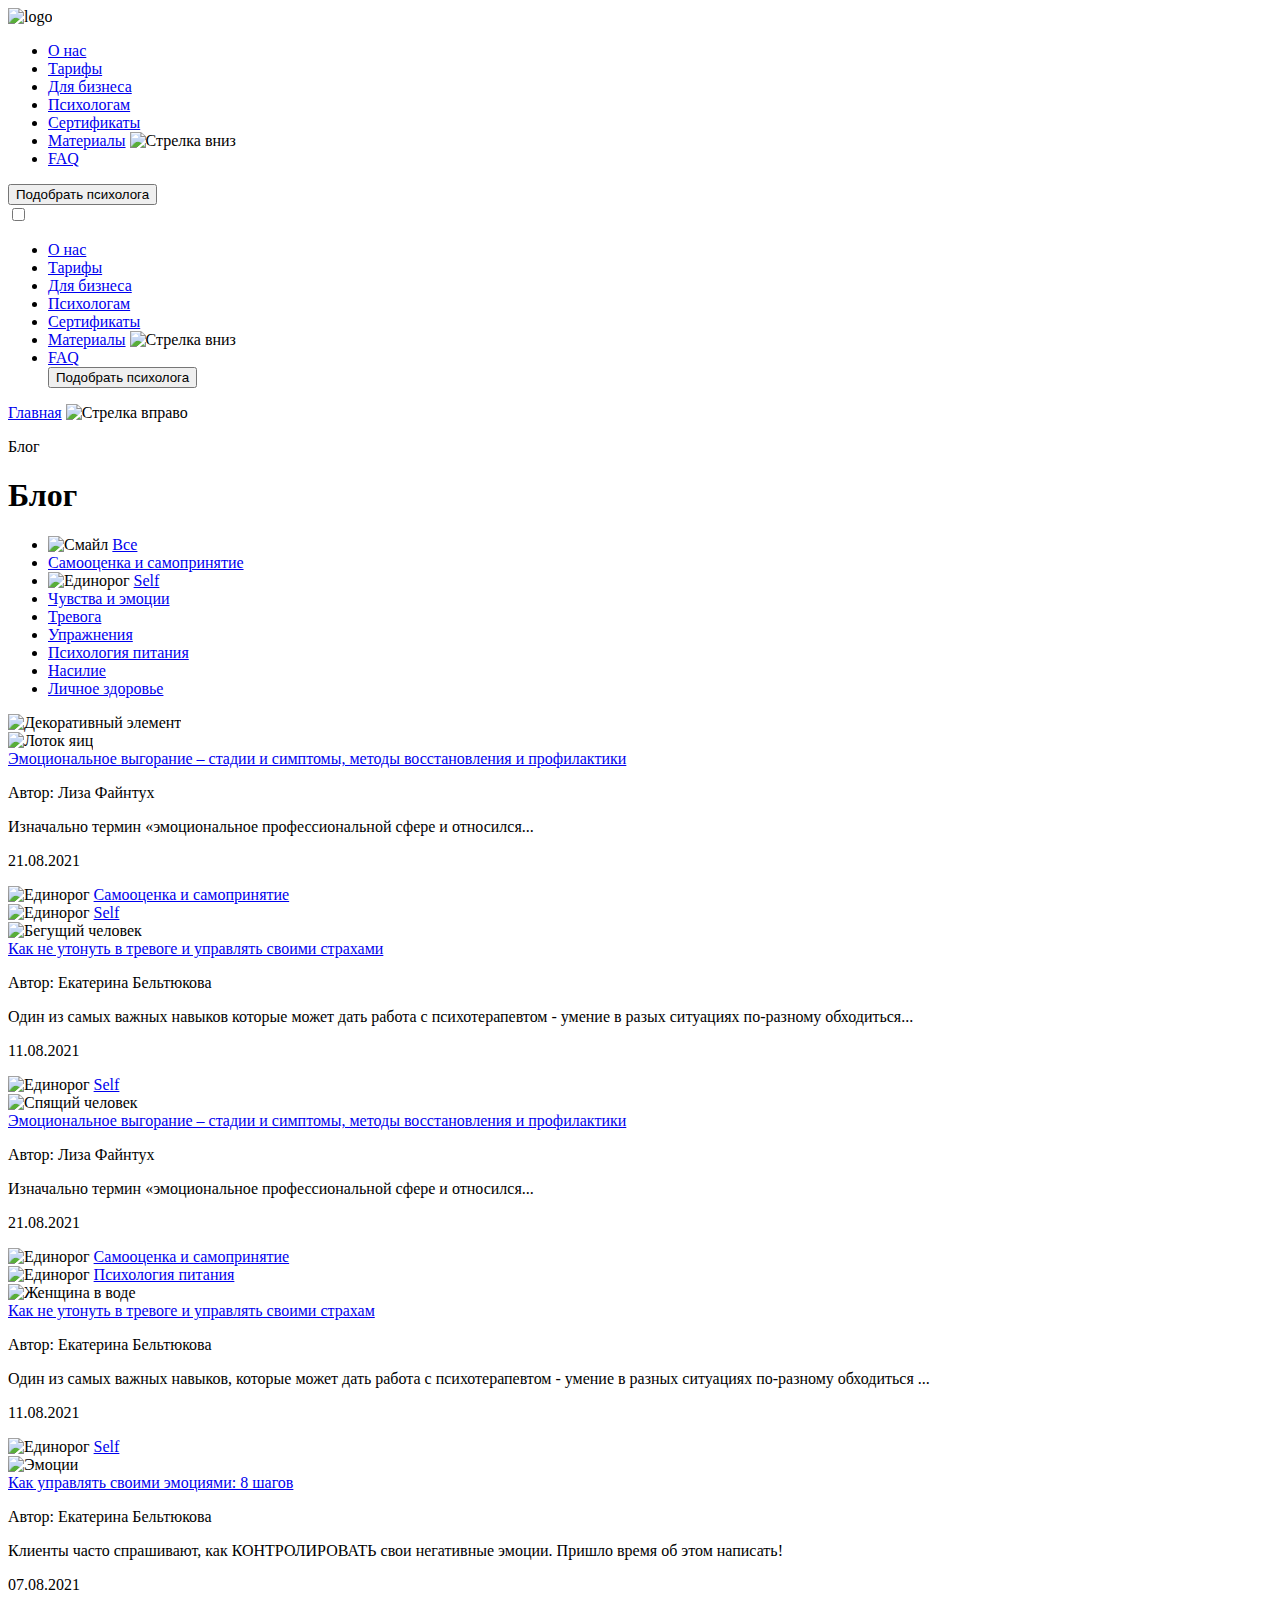
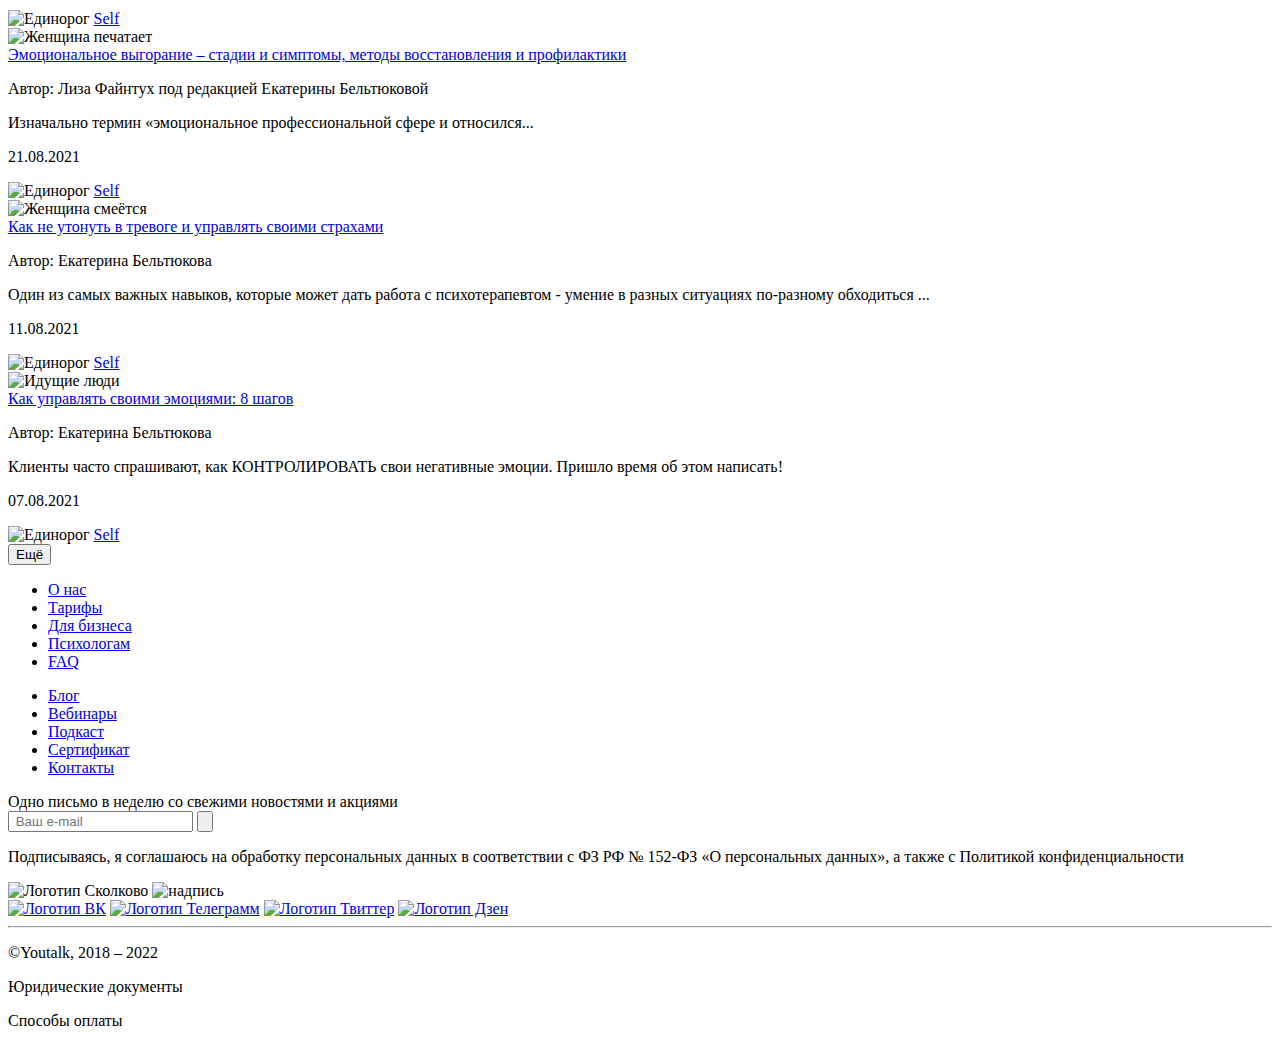
==== index.html @ 993aa655 "Add files via upload" ====
<!DOCTYPE html>
<html lang="en">
<head>
    <meta charset="UTF-8">
    <meta name="viewport" content="width=device-width, initial-scale=1.0">
    <title>YouTalk-Blog</title>
    <link rel="stylesheet" href="css/style.css">
    <link rel="preconnect" href="https://fonts.googleapis.com">
    <link rel="preconnect" href="https://fonts.googleapis.com">
    <link rel="preconnect" href="https://fonts.gstatic.com" crossorigin>
    <link href="https://fonts.googleapis.com/css2?family=Montserrat:wght@400;500;600;700&family=Ruslan+Display&display=swap" rel="stylesheet">
</head>
<body>
    <!-- Основное меню -->
    <header class="header">
      <div class="header_wrapper">
        <div class="header__logo">
          <img src="images/logo.svg" alt="logo" />
        </div>
        <nav class="header__nav">
          <ul class="header__list">
            <li class="header__item">
              <a href="#">О нас</a>
            </li>
            <li class="header__item">
              <a href="#">Тарифы </a>
            </li>
            <li class="header__item">
              <a href="#">Для бизнеса</a>
            </li>
            <li class="header__item">
              <a href="#">Психологам</a>
            </li>
            <li class="header__item">
              <a href="#">Сертификаты</a>
            </li>
            <li class="header__item">
              <div class="header__materials">
                <a href="#">Материалы</a>
                <img src="images/check.svg" alt="Стрелка вниз" />
              </div>
            </li>
            <li class="header__item"><a href="#">FAQ</a></li>
          </ul>
        </nav>
        <button class="header__btn">Подобрать психолога</button>
        <div class="burger-menu">
          <input id="menu-toggle" type="checkbox" />
          <label class="menu-btn" for="menu-toggle">
            <span></span>
          </label>
       
          <ul class="menubox">
            <li class="header__item">
              <a href="#">О нас</a>
            </li>
            <li class="header__item">
              <a href="#">Тарифы </a>
            </li>
            <li class="header__item">
              <a href="#">Для бизнеса</a>
            </li>
            <li class="header__item">
              <a href="#">Психологам</a>
            </li>
            <li class="header__item">
              <a href="#">Сертификаты</a>
            </li>
            <li class="header__item">
              <div class="header__materials">
                <a href="#">Материалы</a>
                <img src="images/check.svg" alt="Стрелка вниз" />
              </div>
            </li>
            <li class="header__item"><a href="#">FAQ</a></li>
            <button class="header__btn2">Подобрать психолога</button>
          </ul>
        </div>
      </div>
      </header>
      <main>
        <!-- Навигация под меню -->
        <div class="main__nav">
            <a href="#">Главная</a>
            <img src="images/Arrow.svg" alt="Стрелка вправо">
            <p>Блог</p>
          </div>
          <!-- Заголовок -->
          <div class="main__title-block">
            <h1 class="main__title">Блог</h1>
          </div>
          <!-- Навигация с кнопками -->
          <section class="nav">
            <nav class="nav__menu">
              <ul class="nav__list">
                <li class="nav__item">
                  <img src="images/Smiling Face.svg" alt="Смайл">
                  <a href="#">Все</a>
                </li>
                <li class="nav__item">
                  <a href="#">Самооценка и самопринятие</a>
                </li>
                <li class="nav__item  border">
                  <img src="images/Unicorn.svg" alt="Единорог">
                  <a href="#">Self</a>
                </li>
                <li class="nav__item">
                  <a href="#">Чувства и эмоции</a>
                </li>
                <li class="nav__item">
                  <a href="#">Тревога</a>
                </li>
                <li class="nav__item">
                  <a href="#">Упражнения</a>
                </li>
                <li class="nav__item">
                  <a href="#">Психология питания</a>
                </li>
                <li class="nav__item">
                  <a href="#">Насилие</a>
                </li>
                <li class="nav__item">
                  <a href="#">Личное здоровье</a>
                </li>
              </ul>
            </nav>
          </section>

          <!--Декор-->
          <img class="fon-dec" src="images/fon1.svg" alt="Декоративный элемент">

          <!-- Большие карточки -->

          <section class="big-cards">
            <div class="big-cards__item">
              <div class="big-cards__img_block">
                <img src="images/eggs.png" alt="Лоток яиц" class="big-cards__img">
              </div>
              <div class="big-cards__wrap">
                <a class="big-cards__title" href="#">Эмоциональное выгорание – стадии и симптомы, методы восстановления и
                  профилактики</a>
                <p class="big-cards__autor">Автор: Лиза Файнтух</p>
                <p class="big-cards__text">Изначально термин «эмоциональное профессиональной сфере и относился...</p>
                <p class="big-cards__data">
                  21.08.2021
                </p>
              </div>
      
              <!-- Стикеры на фото -->
              <div class="big-cards__stick_my">
                <img src="images/Unicorn.svg" alt="Единорог" />
                <a href="#">Самооценка и самопринятие</a>
              </div>
              <div class="big-cards__stick_self ">
                <img src="images/Unicorn.svg" alt="Единорог" />
                <a href="#">Self</a>
              </div>
      
      
            </div>
            <div class="big-cards__item">
              <div class="big-cards__img_block">
                <img src="images/run.png" alt="Бегущий человек" class="big-cards__img">
              </div>
              <div class="big-cards__wrap">
                <a class="big-cards__title" href="#" target="_blank">Как не утонуть в тревоге и управлять своими страхами</a>
                <p class="big-cards__autor">Автор: Екатерина Бельтюкова</p>
                <p class="big-cards__text">Один из самых важных навыков которые может дать работа с психотерапевтом - умение в
                  разых ситуациях по-разному обходиться...</p>
                <p class="big-cards__data">
                  11.08.2021
                </p>
              </div>
      
              <!-- Стикеры на фото -->
              <div class="big-cards__stick_self dubble">
                <img src="images/Unicorn.svg" alt="Единорог" />
                <a href="#">Self</a>
              </div>
            </div>
          </section>

          <!-- Малые карточки -->
          <section class="litlecard">
            <div class="litlecard__item">
              <div class="big-cards__img_block">
                <img src="images/sleep.png" alt="Спящий человек" class="big-cards__img">
              </div>
              <div class="big-cards__wrap bord">
                <a class="big-cards__title" href="#">Эмоциональное выгорание – стадии и симптомы, методы восстановления и
            профилактики</a>
            <p class="big-cards__autor">Автор: Лиза Файнтух</p>
            <p class="big-cards__text">Изначально термин «эмоциональное профессиональной сфере и относился...</p>
            <p class="big-cards__data">
            21.08.2021
          </p>
        </div>
        <!-- Стикеры на фото -->
        <div class="big-cards__stick_my ">
          <img src="images/Unicorn.svg" alt="Единорог" />
          <a href="#">Самооценка и самопринятие</a>
        </div>
        <div class="big-cards__stick_self second">
          <img src="images/Unicorn.svg" alt="Единорог" />
          <a href="#">Психология питания</a>
        </div>
      </div>
      <div class="litlecard__item">
        <div class="big-cards__img_block">
          <img src="images/swim.png" alt="Женщина в воде" class="big-cards__img">
        </div>
        <div class="big-cards__wrap bord">
          <a class="big-cards__title" href="/detail-index.html">Как не утонуть в тревоге и управлять своими страхам</a>
          <!--<a class="big-cards__title" onclick="location.href='/detail-index.html';">Как не утонуть в тревоге и управлять своими страхам</a>-->
          <p class="big-cards__autor">Автор: Екатерина Бельтюкова</p>
          <p class="big-cards__text">Один из самых важных навыков, которые может дать работа с психотерапевтом - умение в
            разных ситуациях по-разному обходиться ...</p>
          <p class="big-cards__data">
            11.08.2021
          </p>
        </div>

        <!-- Стикеры на фото -->

        <div class="big-cards__stick_self dubble ">
          <img src="images/Unicorn.svg" alt="Единорог" />
          <a href="#">Self</a>
        </div>


      </div>
      <div class="litlecard__item">
        <div class="big-cards__img_block">
          <img src="images/emotion.png" alt="Эмоции" class="big-cards__img">
        </div>
        <div class="big-cards__wrap bord">
          <a class="big-cards__title" href="#">Как управлять своими эмоциями:
            8 шагов</a>
          <p class="big-cards__autor">Автор: Екатерина Бельтюкова</p>
          <p class="big-cards__text">Клиенты часто спрашивают, как КОНТРОЛИРОВАТЬ свои негативные эмоции. Пришло время об
            этом написать!</p>
          <p class="big-cards__data">
            07.08.2021
          </p>
        </div>

        <!-- Стикеры на фото -->
        <div class="big-cards__stick_self dubble">
          <img src="images/Unicorn.svg" alt="Единорог" />
          <a href="#">Self</a>
        </div>
      </div>
      <div class="litlecard__item">
        <div class="big-cards__img_block">
          <img src="images/woman.png" alt="Женщина печатает" class="big-cards__img">
        </div>
        <div class="big-cards__wrap bord">
          <a class="big-cards__title" href="#">Эмоциональное выгорание – стадии и симптомы, методы восстановления и
            профилактики</a>
          <p class="big-cards__autor">Автор: Лиза Файнтух под редакцией Екатерины Бельтюковой</p>
          <p class="big-cards__text">Изначально термин «эмоциональное профессиональной сфере и относился...</p>
          <p class="big-cards__data">
            21.08.2021
          </p>
        </div>

        <!-- Стикеры на фото -->

        <div class="big-cards__stick_self dubble">
          <img src="images/Unicorn.svg" alt="Единорог" />
          <a href="#">Self</a>
        </div>
      </div>
      <div class="litlecard__item">
        <div class="big-cards__img_block">
          <img src="images/woman2.png" alt="Женщина смеётся" class="big-cards__img">
        </div>
        <div class="big-cards__wrap bord">
          <a class="big-cards__title" href="#">Как не утонуть в тревоге и управлять своими страхами</a>
          <p class="big-cards__autor">Автор: Екатеринa Бельтюковa</p>
          <p class="big-cards__text">Один из самых важных навыков, которые может дать работа с психотерапевтом - умение в
            разных ситуациях по-разному обходиться ...</p>
          <p class="big-cards__data">
            11.08.2021
          </p>
        </div>

        <!-- Стикеры на фото -->

        <div class="big-cards__stick_self dubble">
          <img src="images/Unicorn.svg" alt="Единорог" />
          <a href="#">Self</a>
        </div>


      </div>
      <div class="litlecard__item">
        <div class="big-cards__img_block">
          <img src="images/people.png" alt="Идущие люди" class="big-cards__img">
        </div>
        <div class="big-cards__wrap bord">
          <a class="big-cards__title" href="#">Как управлять своими эмоциями:
            8 шагов</a>
          <p class="big-cards__autor">Автор: Екатерина Бельтюкова</p>
          <p class="big-cards__text">Клиенты часто спрашивают, как КОНТРОЛИРОВАТЬ свои негативные эмоции. Пришло время об
            этом написать!</p>
          <p class="big-cards__data">
            07.08.2021
          </p>
        </div>

        <!-- Стикеры на фото -->
        <div class="big-cards__stick_self dubble">
          <img src="images/Unicorn.svg" alt="Единорог" />
          <a href="#">Self</a>
        </div>
      </div>
    </section>
    <!-- Кнопка еще -->
    <div class="main__btn">
      <button class="btn">Ещё</button>
    </div>

      </main>

      <footer class="footer">
        <div class="footer__wrap">
          <!-- Блок информации -->
          <div class="footer__info">
    
            <div class="footer__list_one">
              <ul class="footer__list_item">
                <li class="footer__item"> <a href="#">О нас</a> </li>
                <li class="footer__item"> <a href="#">Тарифы</a> </li>
                <li class="footer__item"> <a href="#">Для бизнеса</a> </li>
                <li class="footer__item"> <a href="#">Психологам</a> </li>
                <li class="footer__item"> <a href="#">FAQ</a> </li>
              </ul>
            </div>
            <div class="footer__list_two">
              <ul class="footer__list_item">
                <li class="footer__item"> <a href="#">Блог</a> </li>
                <li class="footer__item"> <a href="#">Вебинары</a> </li>
                <li class="footer__item"> <a href="#">Подкаст</a> </li>
                <li class="footer__item"> <a href="#">Сертификат</a></li>
                <li class="footer__item"> <a href="#">Контакты</a> </li>
              </ul>
            </div>
          </div>
    
          <!-- Ввод email -->
          <div class="footer__email">
            <span>Одно письмо в неделю со свежими новостями и акциями
            </span>
            <div class="footer__field">
              <input class="footer__inp" type="text" alt="Ввод электронной почты" required placeholder=" Ваш e-mail">
              <button class="footer__inp_btn"><img src="images/arrow-right.svg" alt=""></button>
            </div>
            <p>Подписываясь, я соглашаюсь на обработку персональных данных в соответствии с ФЗ РФ № 152-ФЗ «О персональных
              данных», а также с Политикой конфиденциальности</p>
    
          </div>
          <!-- Логотип с соцсетями -->
          <div class="footer__socnetw">
            <div class="footer__logo">
              <img src="images/skolkovo.svg" alt="Логотип Сколково">
              <img class="footer__img" src="images/world.svg" alt="надпись "Участник"">
            </div>
            <div class="footer__soc">
              <a href="#"><img src="images/vk.svg" alt="Логотип ВК"></a>
              <a href="#"><img src="images/tg.svg" alt="Логотип Телеграмм"></a>
              <a href="#"><img src="images/twit.svg" alt="Логотип Твиттер"></a>
              <a href="#"><img src="images/dzen.svg" alt="Логотип Дзен"></a>
            </div>
          </div>
        </div>
        <hr class="footer__hr">
        <div class="footer__bottom">
          <p>©Youtalk, 2018 – 2022</p>
          <p>Юридические документы</p>
          <p>Способы оплаты</p>
        </div>
      </footer>
    
</body>
</html>
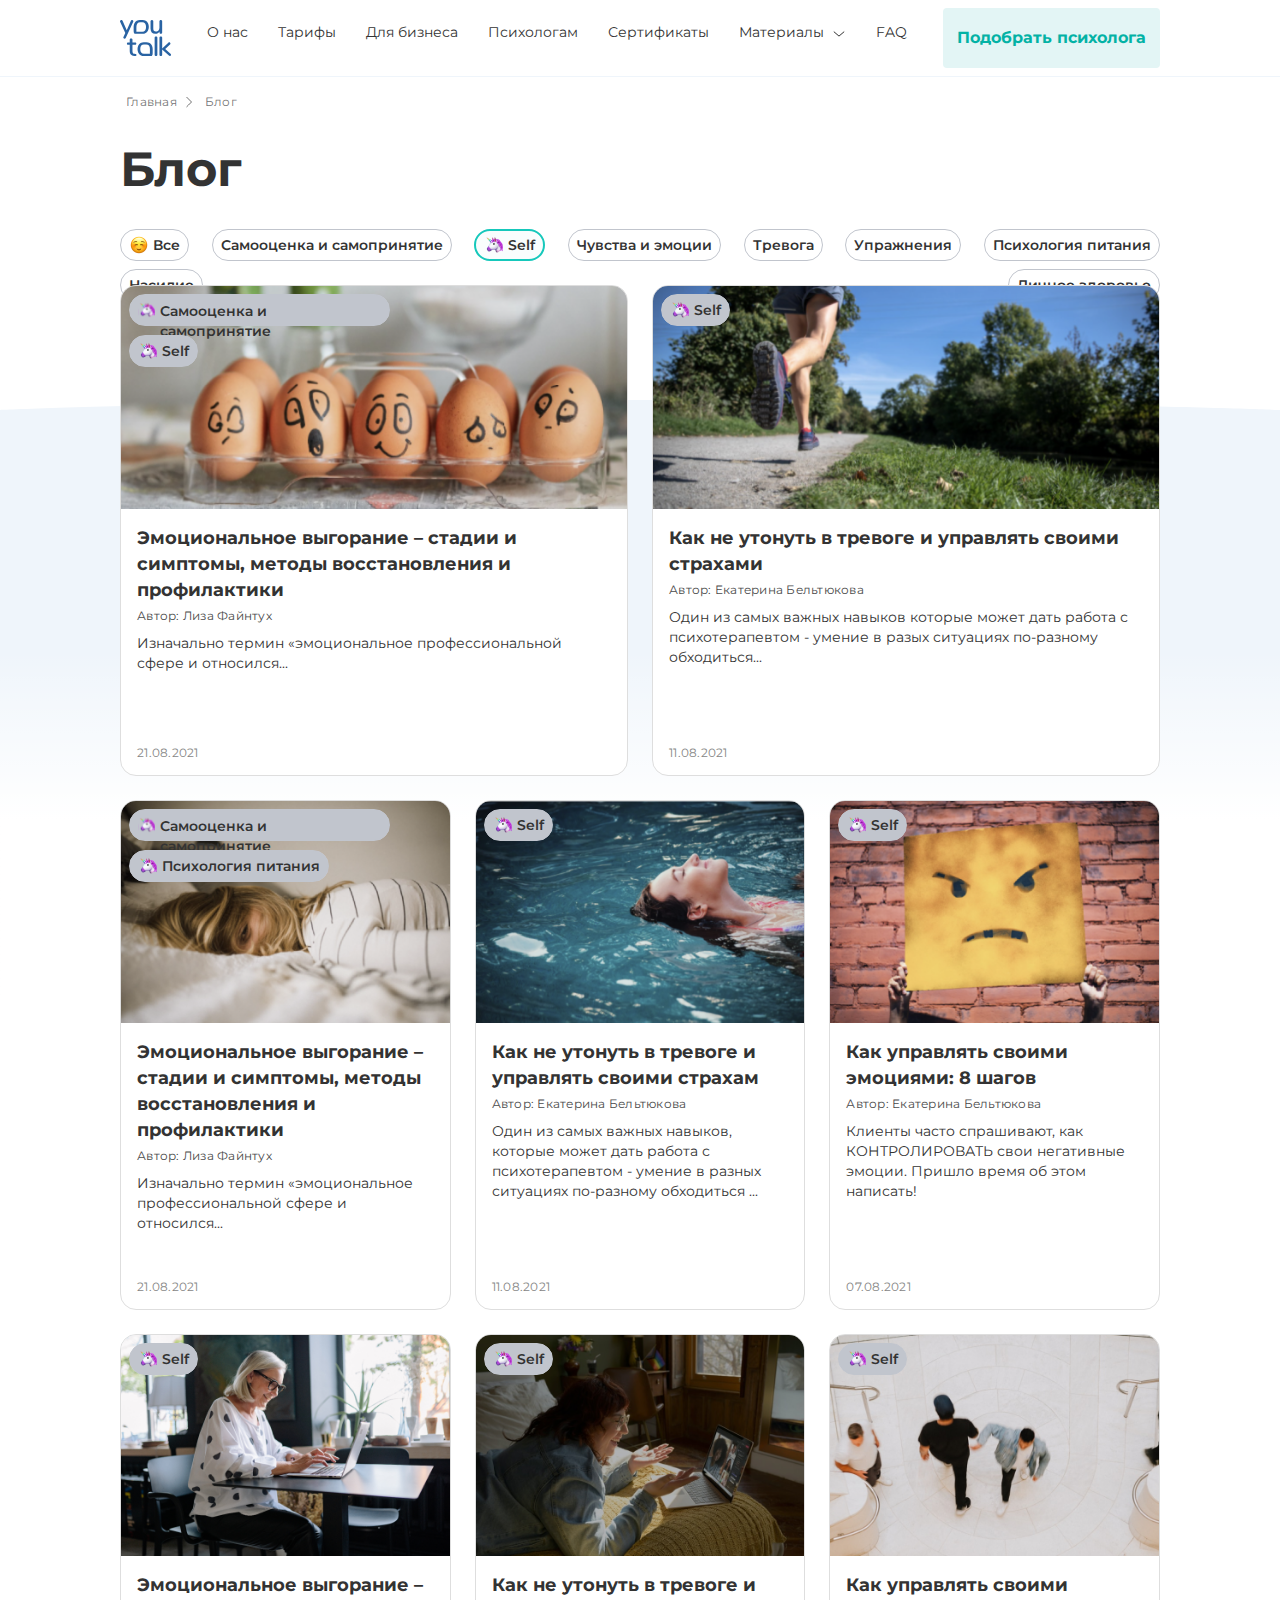
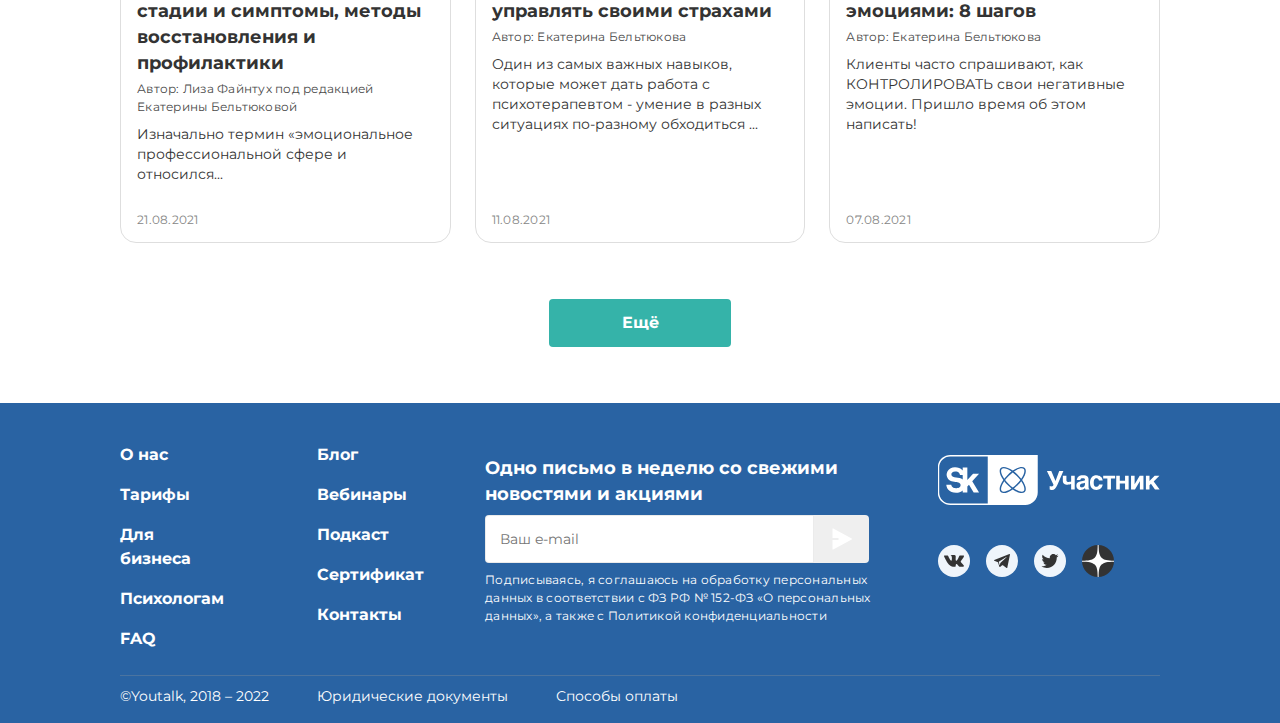
==== commit 9a3d104c: "Update index.html" ====
--- a/index.html
+++ b/index.html
@@ -211,7 +211,7 @@
         </div>
         <div class="big-cards__wrap bord">
           <a class="big-cards__title" href="/detail-index.html">Как не утонуть в тревоге и управлять своими страхам</a>
-          <!--<a class="big-cards__title" onclick="location.href='/detail-index.html';">Как не утонуть в тревоге и управлять своими страхам</a>-->
+          <!--<a class="big-cards__title" onclick="location.href='detail-index.html';">Как не утонуть в тревоге и управлять своими страхам</a>-->
           <p class="big-cards__autor">Автор: Екатерина Бельтюкова</p>
           <p class="big-cards__text">Один из самых важных навыков, которые может дать работа с психотерапевтом - умение в
             разных ситуациях по-разному обходиться ...</p>
@@ -383,4 +383,4 @@
       </footer>
     
 </body>
-</html>+</html>
--- a/css/style.css
+++ b/css/style.css
@@ -0,0 +1,813 @@
+* {
+    padding: 0;
+    margin: 0;
+    border: 0;
+}
+
+*,
+*::before,
+*::after {
+    -moz-box-sizing: border-box;
+    -webkit-box-sizing: border-box;
+    box-sizing: border-box;
+}
+
+:focus,
+:active {
+    outline: none;
+}
+
+a:focus,
+a:active {
+    outline: none;
+}
+
+nav,
+footer,
+header,
+aside {
+    display: block;
+}
+
+html,
+body {
+    height: 100%;
+    color: #333333;
+    font-size: 100%;
+    line-height: 1;
+    font-size: 14px;
+    -ms-text-size-adjust: 100%;
+    font-family: "Montserrat", sans-serif;
+    background: rgb(255, 255, 255);
+}
+
+input,
+button,
+textarea {
+    font-family: inherit;
+}
+
+input::-ms-clear {
+    display: none;
+}
+
+button {
+    cursor: pointer;
+}
+
+button::-moz-focus-inner {
+    padding: 0;
+    border: 0;
+}
+
+a,
+a:visited {
+    text-decoration: none;
+}
+
+a:hover {
+    text-decoration: none;
+}
+
+ul li {
+    list-style: none;
+}
+
+img {
+    vertical-align: top;
+}
+
+h1,
+h2,
+h3,
+h4,
+h5,
+h6 {
+    font-size: inherit;
+    font-weight: inherit;
+}
+
+/* Основное меню */
+
+.header {
+    min-height: 76px;
+    padding-left: 120px;
+    padding-right: 120px;
+    border-bottom: 1px solid #EFF5FB;
+  }
+  .header_wrapper{
+    display: flex;
+    align-items: center;
+    justify-content: space-between;
+    min-height: 76px;
+  }
+  
+  /*Меню бургер*/
+  
+  .burger-menu {
+    display: flex;
+    align-items: center;
+    display: none;
+  }
+  .menu-btn{
+  
+    display: flex;
+    align-items: center;
+    position: absolute;
+    width: 26px;
+    height: 26px;
+    cursor: pointer;
+    z-index: 9999;
+    
+  }
+   
+  .menu-btn > span,
+  .menu-btn > span::before,
+  .menu-btn > span::after {
+    display: block;
+    position: absolute;
+    width: 100%;
+    height: 2px;
+    background-color: #616161;
+    transition-duration: .25s;
+  }
+  .menu-btn > span::before {
+    content: '';
+    top: -8px;
+  }
+  .menu-btn > span::after {
+    content: '';
+    top: 8px;
+  }
+   
+  .menubox{
+    display: block;
+    position: fixed;
+    visibility: hidden;
+    font-size: 20px;
+    line-height: 32px;
+    font-weight: 500;
+    top: 0;
+    left: -100%;
+    width: 300px;
+    height: 100%;
+    margin: 0;
+    padding: 80px 0 0 20px;
+    list-style: none;
+    background-color: #fffffff6;
+    box-shadow: 1px 0px 6px rgba(0, 0, 0, .2);
+    transition-duration: .25s;
+    z-index: 999;
+  }
+  .header__item{
+    margin-bottom: 10px;
+  }
+   
+  .menu-item {
+    display: block;
+    color: #333;
+    font-size: 20px;
+    font-weight: 500;
+    text-decoration: none;
+    transition-duration: .25s;
+    padding-bottom: 10px;
+  }
+  .menu-item:hover {
+    background-color: #CFD8DC;
+  }
+   
+   
+  #menu-toggle{
+    opacity: 0;
+  }
+   
+  #menu-toggle:checked ~ .menu-btn > span{
+    transform: rotate(45deg);
+  }
+  #menu-toggle:checked ~ .menu-btn > span::before{
+    top: 0;
+    transform: rotate(0);
+  }
+  #menu-toggle:checked ~ .menu-btn > span::after{
+    top: 0;
+    transform: rotate(90deg);
+  }
+  #menu-toggle:checked ~ .menubox{
+    visibility: visible;
+    left: 0;
+  }
+  
+  .header__list {
+    margin: 0;
+    padding: 0;
+    list-style: none;
+    display: flex;
+    gap: 30px;
+   }
+  
+  .header__btn {
+    max-width: 230px;
+    background: #E3F5F5;
+    border: none;
+    color: #03B2A5;
+    font-size: 16px;
+    font-weight: 700;
+    line-height: 19.5px;
+    padding: 20px 14px;
+    cursor: pointer;
+    border-radius: 4px;
+  }
+  .header__btn2 {
+    max-width: 230px;
+    background: #E3F5F5;
+    border: none;
+    color: #03B2A5;
+    font-size: 16px;
+    font-weight: 700;
+    line-height: 19.5px;
+    padding: 20px 14px;
+    cursor: pointer;
+    border-radius: 4px;
+    margin-top: 40px;
+  }
+  
+  
+  .header__item a {
+    text-decoration: none;
+    color: #333333;
+    line-height: 15.96px;
+  
+  }
+  
+  .header__materials {
+    display: flex;
+    gap: 8px;
+  }
+  
+  .header__materials img {
+    height: 14px;
+    width: 14px;
+    margin-top: auto;
+  }
+/* Навигация под меню */
+
+.main {
+    position: relative;
+    z-index: 0;
+}
+
+.main__nav {
+    display: flex;
+    height: 18px;
+    justify-content: flex-start;
+    align-items: center;
+    padding-left: 126px;
+    font-size: 12px;
+    font-weight: 400;
+    letter-spacing: 0.25px;
+    margin-top: 16px;
+}
+
+.main__nav a {
+    text-decoration: none;
+    color: rgba(51, 51, 51, 0.7);
+}
+
+.main__nav p {
+    margin: 0;
+    color: rgba(51, 51, 51, 0.7);
+    padding-left: 8px;
+}
+
+.main__nav img {
+    padding-left: 4px;
+}
+
+.main__title-block {
+    width: 790px;
+    display: flex;
+    align-items: center;
+    padding-left: 120px;
+    margin-top: 30px;
+    margin-bottom: 32px;
+}
+
+.main__title {
+    font-size: 48px;
+    font-weight: 700;
+    line-height: 56px;
+}
+
+/* Навигация с кнопками */
+
+.nav {
+    height: 32px;
+    padding-left: 120px;
+    padding-right: 120px;
+    margin-bottom: 24px;
+}
+
+.nav__list {
+    margin: 0;
+    list-style: none;
+    padding: 0;
+    display: flex;
+    gap: 8px;
+    align-items: center;
+    flex-wrap: wrap;
+    justify-content: space-between;
+}
+
+.nav__item {
+    border: 1px solid rgba(193, 197, 205, 1);
+    border-radius: 24px;
+    display: flex;
+    align-items: center;
+    height: 32px;
+    padding: 6px 8px;
+    gap: 4px;
+}
+
+.border {
+    border: 2px solid rgba(22, 200, 187, 1);
+    background-color: rgba(249, 253, 253, 1);
+}
+
+.nav__item a {
+    text-decoration: none;
+    color: rgba(51, 51, 51, 1);
+    font-size: 14px;
+    font-weight: 600;
+    line-height: 20px;
+
+}
+
+/* Большие карточки */
+
+.big-cards {
+    display: grid;
+    grid-template-columns: 1fr 1fr;
+    gap: 24px;
+    margin-left: 120px;
+    margin-right: 120px;
+}
+
+/* Элементы (карточки) */
+.big-cards__item {
+    position: relative;
+    display: flex;
+    flex-direction: column;
+    border: 1px solid #dedede;
+    border-radius: 16px;
+    overflow: hidden;
+    background:  #FFFFFF;
+    cursor: pointer;
+}
+
+ /* Картинки в карточках  */
+ .big-cards__img {
+    width: 100%;
+    
+}
+
+/* Наклейка- Самооценка */
+.big-cards__stick_my {
+    border: 1px solid rgba(193, 197, 205, 1);
+    width: 261px;
+    height: 32px;
+    display: flex;
+    border-radius: 24px;
+    position: absolute;
+    top: 8px;
+    left: 8px;
+    padding: 6px 8px;
+    background: linear-gradient(0deg, #C1C5CD, #C1C5CD),
+        linear-gradient(0deg, rgba(255, 255, 255, 0.7), rgba(255, 255, 255, 0.7));
+    gap: 4px;
+}
+
+/* Ссылка наклейки- Самооценка */
+.big-cards__stick_my a {
+    text-decoration: none;
+    font-size: 14px;
+    font-weight: 600;
+    color: rgba(51, 51, 51, 1);
+    line-height: 20px;
+}
+
+/* Наклейка Self */
+.big-cards__stick_self {
+    border: 1px solid rgba(193, 197, 205, 1);
+    width: auto;
+    height: 32px;
+    display: flex;
+    border-radius: 24px;
+    position: absolute;
+    top: 49px;
+    left: 8px;
+    padding: 6px 8px;
+    background: linear-gradient(0deg, #C1C5CD, #C1C5CD),
+        linear-gradient(0deg, rgba(255, 255, 255, 0.7), rgba(255, 255, 255, 0.7));
+    gap: 4px;
+    align-items: center;
+}
+
+/* Отступ для Наклейки на вторую карточку */
+.dubble {
+    top: 8px;
+}
+
+/* Ссылка для наклейки Self */
+.big-cards__stick_self a {
+    text-decoration: none;
+    font-size: 14px;
+    font-weight: 600;
+    line-height: 20px;
+    color: rgba(51, 51, 51, 1);
+}
+
+/* Текстовый блок карточек */
+.big-cards__wrap {
+    padding: 16px 16px 102px 16px;
+}
+
+/* Ссылка карточки */
+.big-cards__title {
+    font-size: 18px;
+    font-weight: 700;
+    line-height: 26px;
+    text-decoration: none;
+    color: rgba(51, 51, 51, 1);
+}
+
+/* Автор на карточке */
+.big-cards__autor {
+    font-size: 12px;
+    font-weight: 400;
+    color: #494949;
+    margin: 0;
+    padding-top: 4px;
+    line-height: 18px;
+    letter-spacing: .25px;
+}
+
+/* Текст на карточке */
+.big-cards__text {
+    font-size: 14px;
+    font-weight: 400;
+    margin: 0;
+    padding-top: 8px;
+    line-height: 20px;
+}
+
+/* Дата на карточке */
+.big-cards__data {
+    font-size: 12px;
+    font-weight: 400;
+    letter-spacing: 0.25px;
+    color: #868686;
+    position: absolute;
+    bottom: 16px; 
+    margin: 0;
+}
+
+
+/*Декор фон*/
+.fon-dec{
+    position: absolute !important;
+    top: 400px;
+    z-index: 0;
+    width: 100%;
+}
+/* маленькие карточки */
+
+.litlecard {
+    display: grid;
+    grid-template-columns: 1fr 1fr 1fr;
+    grid-template-rows: 1fr 1fr;
+    margin-left: 120px;
+    margin-right: 120px;
+    margin-top: 24px;
+    gap: 24px;
+}
+
+.litlecard__item {
+    position: relative;
+    display: flex;
+    flex-direction: column;
+    border: 1px solid #dedede;
+    border-radius: 16px;
+    overflow: hidden;
+    background: #FFFFFF;
+}
+
+.bord {
+    padding: 16px 16px 58px 16px;
+}
+
+.second {
+    width: 200px;
+}
+
+/* Кнопка еще */
+
+.main__btn {
+    display: flex;
+    align-items: center;
+    justify-content: center;
+    padding: 56px 0;
+
+}
+
+.btn {
+    background: #35B3A9;
+    width: 182px;
+    height: 48px;
+    font-size: 16px;
+    font-weight: 700;
+    line-height: 24px;
+    color: #FFFFFF;
+    padding: 12px 72.5px;
+    border-radius: 4px;
+   }
+
+   /* Подвал */
+
+   .footer {
+    background-color: #2963A3;
+}
+
+.footer__wrap {
+    display: flex;
+    justify-content: space-between;
+    align-items: center;
+    gap: 61px;
+    padding: 40px 120px 24px 120px;
+}
+
+.footer__info {
+    display: flex;
+    flex-direction: row;
+    gap: 93px;
+}
+
+.footer__info li {
+    padding-top: 16px;
+}
+
+.footer__info li:nth-child(1) {
+    padding: 0;
+}
+
+
+.footer__info a {
+    color: #FFFFFF;
+    font-size: 16px;
+    font-weight: 700;
+    line-height: 24px;
+
+}
+
+.footer__email {
+    display: flex;
+    flex-direction: column;
+    max-width: 488px;
+    padding-bottom: 14px;
+}
+
+.footer__field {
+    width: 384px;
+    display: flex;
+    
+}
+
+.footer__email p {
+    font-size: 12px;
+    font-weight: 400;
+    color: #FFFFFF;
+    letter-spacing: .25px;
+    line-height: 18px;
+    padding-top: 8px;
+}
+
+.footer__email span {
+    width: 356px;
+    font-size: 18px;
+    font-weight: 700;
+    line-height: 26px;
+    color: #FFFFFF;
+    padding-bottom: 8px;
+}
+
+/* Блок ввода - инпут */
+.footer__inp {
+   width: 384px;            
+    border-radius: 4px 0 0 4px; 
+    background-color: #FFFFFF;
+    height: 48px;
+    border: 1px solid rgba(157, 157, 157, .2);
+    font-size: 14px;
+    font-weight: 400;
+    line-height: 20px;
+    padding-left: 10px;
+}
+
+ /* Кнопка отправки */
+.footer__inp_btn {
+    width: 65px;
+    border-radius: 0 4px 4px 0;
+    
+  
+}
+
+.footer__socnetw {
+    display: flex;
+    flex-direction: column;
+    padding-bottom: 62px;
+    gap: 40px;
+}
+
+.footer__logo {
+    display: flex;
+    flex-direction: row;
+    align-items: center;
+    gap: 8.16px;
+
+}
+
+/* Значки соцсетей */
+.footer__soc {
+    display: flex;
+   gap: 16px;  
+}
+
+.footer__bottom {
+    display: flex;
+    flex-direction: row;
+    justify-content: start;
+    align-items: center;
+    margin-left: 120px;
+    padding-bottom: 17px;
+    gap: 48px;
+}
+
+.footer__bottom p {
+    font-size: 14px;
+    font-weight: 400;
+    line-height: 20px;
+    color: #FFFFFF;
+}
+
+.footer__hr {
+    background: #9D9D9D;
+    opacity: 30%;
+    margin-left: 120px;
+    margin-right: 120px;
+    height: 1px;
+    margin-bottom: 10px;
+}
+
+
+/* Адаптация*/
+
+@media screen and (max-width: 1024px){
+    
+.header_wrapper{
+    display: flex;
+    align-items: center;
+    justify-content: space-between;
+    }
+    .header{
+    padding-left: 20px;
+    padding-right: 20px;
+    }
+    .header__list{
+    gap: 20px;
+    }
+
+    .fon-dec{
+        display: none;
+    }
+    .main__nav{
+        padding-left: 20px;
+      }
+      .main__title-block{
+        padding-left: 20px;
+        width: 100%;
+      }
+      .autor-data{
+        padding-left: 20px;
+    }
+    .nav {
+        padding-left: 20px;
+        padding-right: 20px;
+        margin-bottom: 24px;
+        height: auto;
+    }
+    .big-cards{
+        margin-left: 20px;
+        margin-right: 20px;
+    }
+    .litlecard{
+        margin-left: 20px;
+        margin-right: 20px;
+    }
+    .footer__wrap{
+    padding: 40px 20px 24px 20px;
+    gap: 30px;
+    align-items: flex-start;
+}
+    .footer__hr{
+    margin-left: 20px;
+    margin-right: 20px;
+    }
+    .footer__info{
+     gap: 30px;
+    
+    }
+    .footer__info li{
+    width: 120px;
+    }
+    .footer__bottom{
+    margin-left: 20px;
+    }
+    
+}
+
+@media screen and (max-width: 768px){
+    .header__nav{
+        display: none;
+      }
+      .header__btn{
+        display: none;
+      }
+      .burger-menu{
+        display: flex;
+      }
+      .fon-dec{
+        display: none;
+    }
+    
+      .free-aside{
+        width: auto;
+        display: flex;
+        flex-wrap: wrap;
+      }
+      .burger-menu {
+        align-items: center;
+        padding-right: 20px;
+      }
+      .main_wrapper {
+        display: flex;
+        flex-direction: column-reverse;
+      }
+      .big-cards{
+        grid-template-columns: 1fr;
+      }
+      .big-cards__wrap{
+        padding-bottom: 64px;
+      }
+      .litlecard{
+        grid-template-columns: 1fr 1fr;
+      }
+      .footer__wrap{
+        flex-wrap: wrap;
+      }
+      .footer__email{
+        width: 55%;
+      }
+      .footer__socnetw{
+        padding-bottom: 10px;
+      }
+}
+
+@media screen and (max-width: 414px){
+    .nav__list{
+        flex: 0 0 auto;
+    }
+    .nav__menu{
+        display: flex;
+        flex-wrap: nowrap;
+        overflow-x: auto;
+    }
+    .litlecard{
+        grid-template-columns: 1fr;
+    }
+
+}
+
+@media screen and (max-width: 320px){
+
+    .footer__info,
+  .footer__email span,
+  .footer__field,
+  .footer__email p{
+    width: 290px;
+  }
+  .footer__bottom{
+    flex-wrap: wrap;
+    margin-left: 20px;
+    gap: 24px;
+    padding-top: 20px;
+  }
+}
